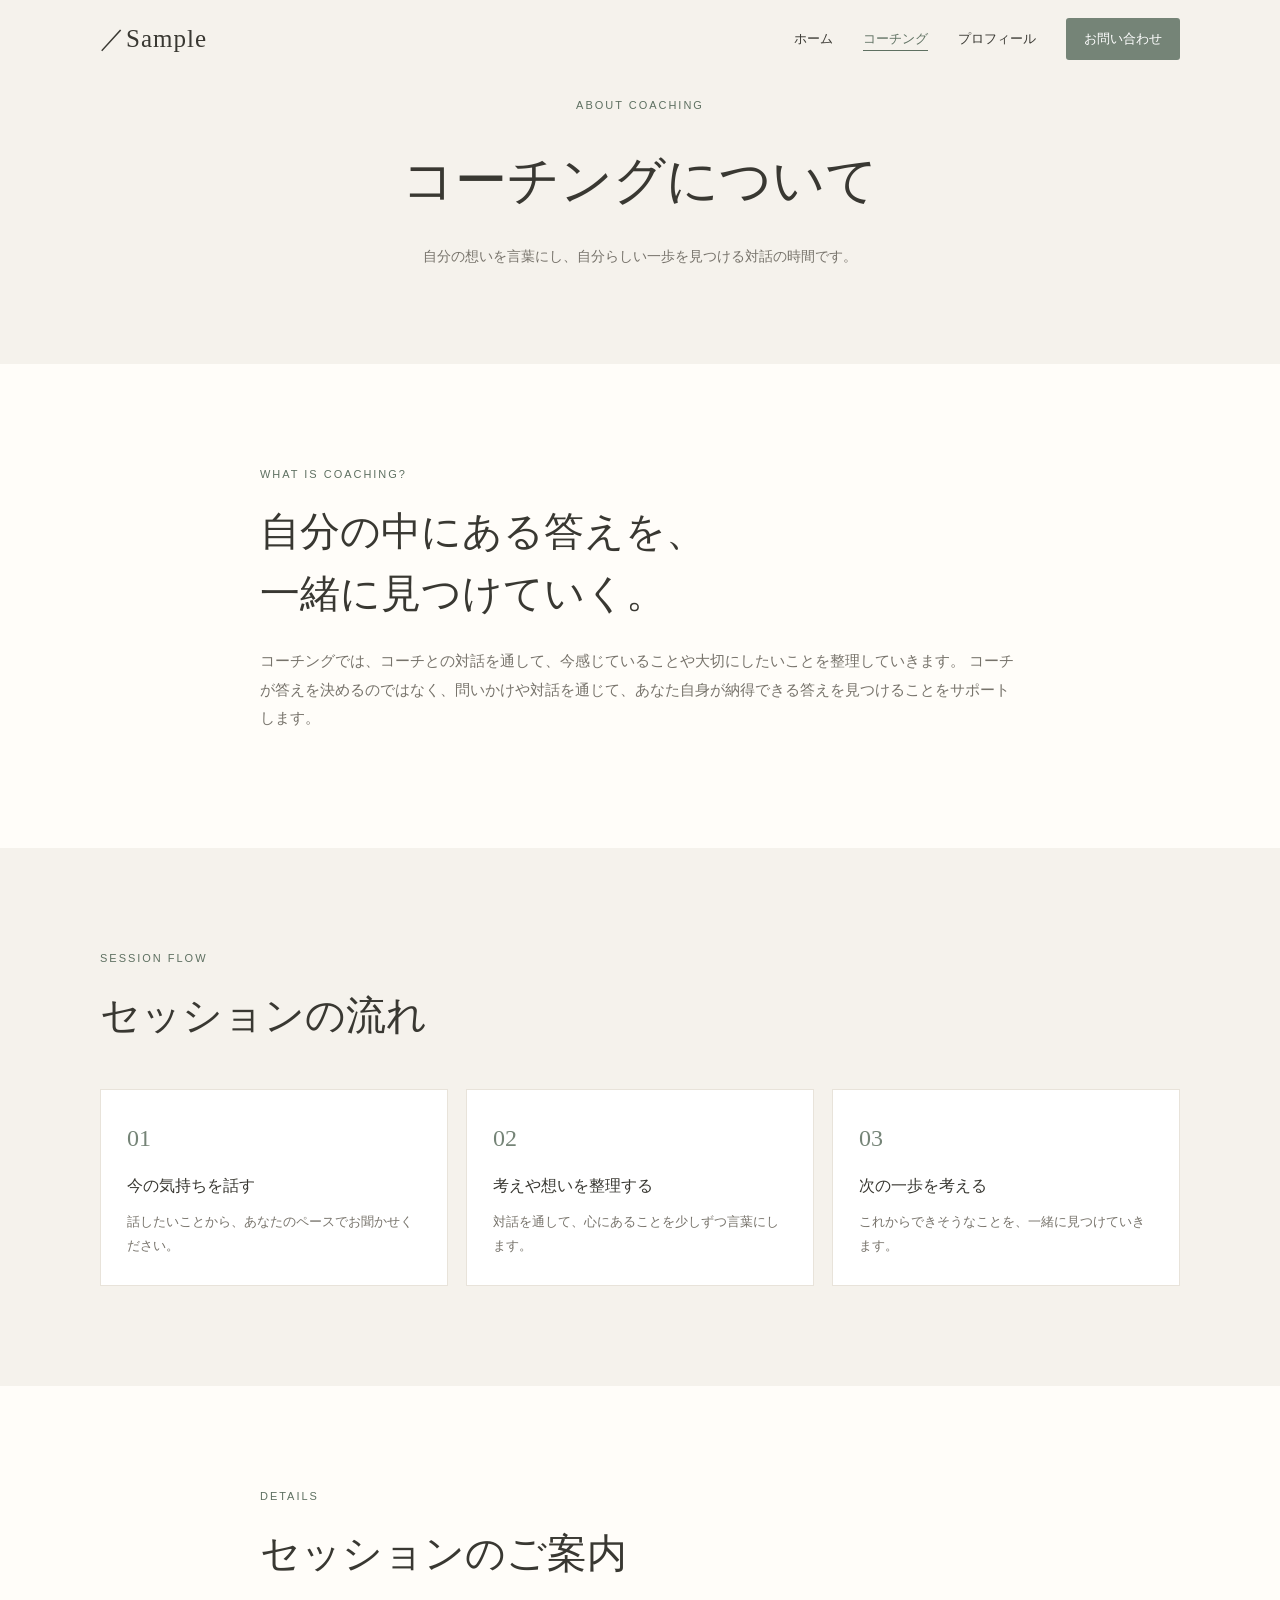
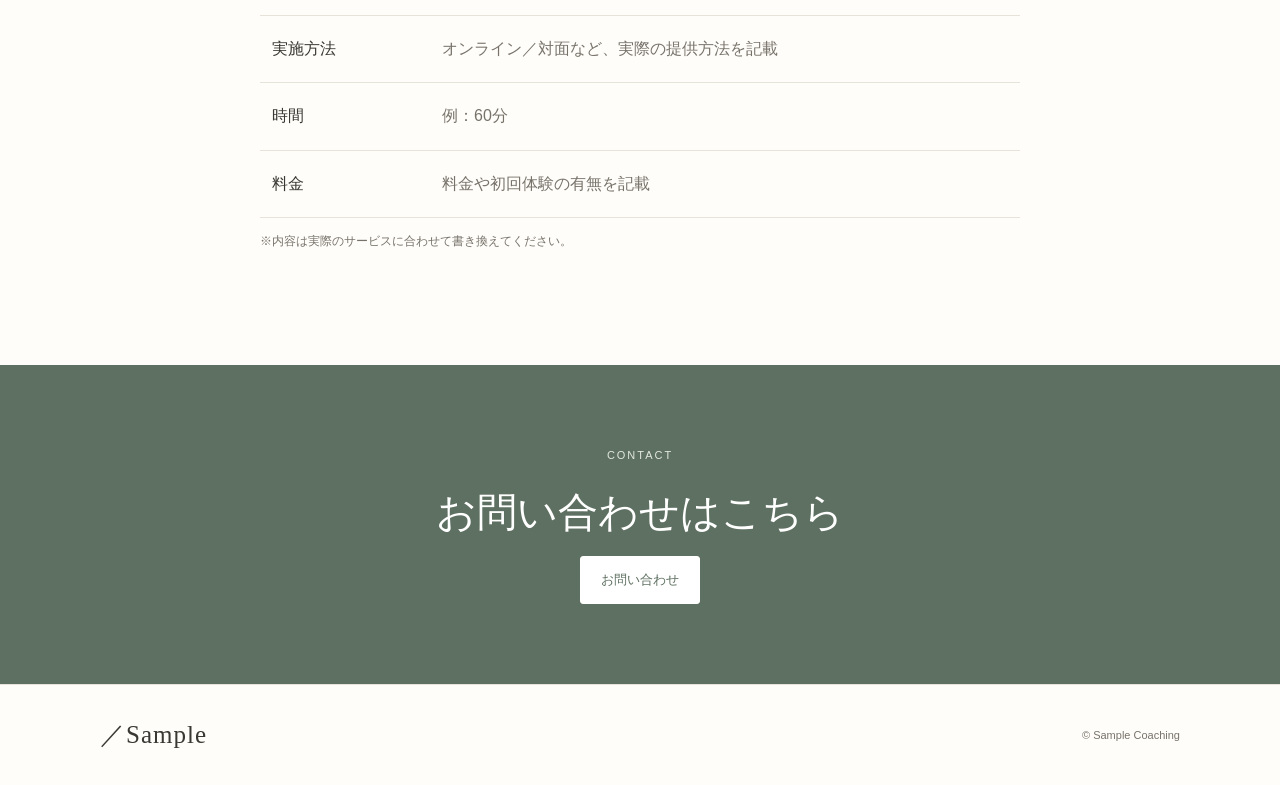
==== coaching.html @ e468f8c4 "Add files via upload" ====
<!DOCTYPE html>
<html lang="ja">

<head>
    <meta charset="UTF-8">
    <meta name="viewport" content="width=device-width, initial-scale=1.0">
    <meta name="description" content="コーチングの内容やセッションの流れをご紹介します。">
    <title>コーチングについて｜Sample</title>
    <link rel="stylesheet" href="style.css">
</head>

<body>

    <header class="site-header">
        <a class="site-logo" href="index.html" aria-label="Sample ホーム">／Sample</a>
        <nav class="site-nav" aria-label="メインナビゲーション">
            <a href="index.html">ホーム</a>
            <a class="is-current" href="coaching.html" aria-current="page">コーチング</a>
            <a href="profile.html">プロフィール</a>
            <a class="nav-contact" href="index.html#contact">お問い合わせ</a>
        </nav>
    </header>

    <main>
        <section class="page-hero">
            <p class="section__eyebrow">ABOUT COACHING</p>
            <h1>コーチングについて</h1>
            <p>自分の想いを言葉にし、自分らしい一歩を見つける対話の時間です。</p>
        </section>

        <section class="section">
            <div class="section__inner narrow">
                <p class="section__eyebrow">WHAT IS COACHING?</p>
                <h2 class="section__title">自分の中にある答えを、<br>一緒に見つけていく。</h2>
                <p class="section__body">
                    コーチングでは、コーチとの対話を通して、今感じていることや大切にしたいことを整理していきます。
                    コーチが答えを決めるのではなく、問いかけや対話を通じて、あなた自身が納得できる答えを見つけることをサポートします。
                </p>
            </div>
        </section>

        <section class="section section--soft">
            <div class="section__inner">
                <p class="section__eyebrow">SESSION FLOW</p>
                <h2 class="section__title">セッションの流れ</h2>
                <div class="flow-grid">
                    <article class="flow-item"><span>01</span>
                        <h3>今の気持ちを話す</h3>
                        <p>話したいことから、あなたのペースでお聞かせください。</p>
                    </article>
                    <article class="flow-item"><span>02</span>
                        <h3>考えや想いを整理する</h3>
                        <p>対話を通して、心にあることを少しずつ言葉にします。</p>
                    </article>
                    <article class="flow-item"><span>03</span>
                        <h3>次の一歩を考える</h3>
                        <p>これからできそうなことを、一緒に見つけていきます。</p>
                    </article>
                </div>
            </div>
        </section>

        <section class="section">
            <div class="section__inner narrow">
                <p class="section__eyebrow">DETAILS</p>
                <h2 class="section__title">セッションのご案内</h2>
                <div class="details-box">
                    <p><strong>実施方法</strong><span>オンライン／対面など、実際の提供方法を記載</span></p>
                    <p><strong>時間</strong><span>例：60分</span></p>
                    <p><strong>料金</strong><span>料金や初回体験の有無を記載</span></p>
                </div>
                <p class="note">※内容は実際のサービスに合わせて書き換えてください。</p>
            </div>
        </section>

        <section class="contact-section">
            <div class="contact-section__inner">
                <p class="section__eyebrow">CONTACT</p>
                <h2 class="section__title">お問い合わせはこちら</h2>
                <a class="button button--light" href="index.html#contact">お問い合わせ</a>
            </div>
        </section>
    </main>

    <footer class="site-footer">
        <a class="site-logo" href="index.html">／Sample</a>
        <p>© Sample Coaching</p>
    </footer>

</body>

</html>
---- style.css ----
@charset "UTF-8";

:root {
    --color-text: #393832;
    --color-muted: #77736b;
    --color-accent: #758477;
    --color-accent-dark: #5e7061;
    --color-background: #fffdf9;
    --color-soft: #f5f2ec;
    --color-line: #e8e3da;
    --content-width: 1080px;
}

* {
    box-sizing: border-box;
}

html {
    scroll-behavior: smooth;
}

body {
    margin: 0;
    color: var(--color-text);
    background: var(--color-background);
    font-family: "Noto Sans JP", "Hiragino Kaku Gothic ProN", "Yu Gothic", sans-serif;
    line-height: 1.9;
}

img {
    display: block;
    width: 100%;
    height: 100%;
    object-fit: cover;
}

a {
    color: inherit;
    text-decoration: none;
}

.site-header {
    position: relative;
    z-index: 10;
    display: flex;
    align-items: center;
    justify-content: space-between;
    width: 100%;
    min-height: 78px;
    padding: 12px max(5%, calc((100% - var(--content-width)) / 2));
    background: var(--color-background);
    border-bottom: 1px solid var(--color-line);
}

.site-logo {
    flex-shrink: 0;
    font-family: Georgia, serif;
    font-size: 25px;
    letter-spacing: 0.04em;
}

.site-nav {
    display: flex;
    align-items: center;
    gap: 30px;
    font-size: 13px;
}

.site-nav a {
    transition: color 0.2s ease;
}

.site-nav a:hover,
.site-nav a.is-current {
    color: var(--color-accent-dark);
}

.site-nav a.is-current {
    text-decoration: underline;
    text-underline-offset: 7px;
}

.site-nav .nav-contact {
    padding: 9px 18px;
    color: #fff;
    background: var(--color-accent);
    border-radius: 3px;
}

.site-nav .nav-contact:hover {
    color: #fff;
    background: var(--color-accent-dark);
}

.hero {
    display: grid;
    grid-template-columns: 1fr 1fr;
    align-items: center;
    max-width: var(--content-width);
    min-height: 610px;
    margin: 0 auto;
    padding: 64px 40px;
    gap: 54px;
}

.hero__text {
    padding: 20px 0;
}

.hero__eyebrow,
.section__eyebrow {
    margin: 0 0 16px;
    color: var(--color-accent-dark);
    font-size: 11px;
    letter-spacing: 0.18em;
}

.hero__title {
    margin: 0;
    font-family: "Yu Mincho", "Hiragino Mincho ProN", serif;
    font-size: clamp(42px, 5vw, 64px);
    font-weight: 400;
    line-height: 1.45;
    letter-spacing: 0.06em;
}

.hero__title span {
    color: var(--color-accent-dark);
}

.hero__description {
    margin: 24px 0 30px;
    color: var(--color-muted);
    font-size: 15px;
}

.hero__actions {
    display: flex;
    flex-wrap: wrap;
    gap: 12px;
}

.button {
    display: inline-flex;
    min-height: 48px;
    align-items: center;
    justify-content: center;
    padding: 11px 20px;
    border: 1px solid var(--color-accent);
    border-radius: 3px;
    font-size: 13px;
    transition: background 0.2s ease, color 0.2s ease;
}

.button--primary {
    color: #fff;
    background: var(--color-accent);
}

.button--primary:hover {
    background: var(--color-accent-dark);
}

.button--secondary {
    color: var(--color-accent-dark);
    background: transparent;
}

.button--secondary:hover {
    background: var(--color-soft);
}

.hero__image {
    height: 430px;
    overflow: hidden;
    background: var(--color-soft);
    border-radius: 3px;
}

.section {
    padding: 100px 24px;
}

.section--soft {
    background: var(--color-soft);
}

.section__inner {
    max-width: var(--content-width);
    margin: 0 auto;
}

.section__inner.narrow {
    max-width: 760px;
}

.section__title {
    margin: 0 0 22px;
    font-family: "Yu Mincho", "Hiragino Mincho ProN", serif;
    font-size: clamp(28px, 3.5vw, 40px);
    font-weight: 400;
    line-height: 1.55;
}

.section__lead {
    max-width: 680px;
    margin: 0 0 38px;
    color: var(--color-muted);
    font-size: 14px;
}

.section__body {
    color: var(--color-muted);
    font-size: 15px;
}

.simple-card {
    display: flex;
    min-height: 150px;
    align-items: center;
    padding: 22px;
    background: #fff;
    border: 1px solid var(--color-line);
}

.simple-card p {
    margin: 0;
    font-size: 14px;
}

.split-layout {
    display: grid;
    grid-template-columns: 1fr 1fr;
    align-items: start;
    gap: 60px;
}

.text-link {
    display: inline-flex;
    align-items: center;
    margin-top: 14px;
    color: var(--color-accent-dark);
    font-size: 14px;
    gap: 12px;
}

.text-link:hover {
    text-decoration: underline;
    text-underline-offset: 5px;
}

.profile-preview {
    display: grid;
    grid-template-columns: 0.8fr 1fr;
    align-items: center;
    gap: 64px;
}

.profile-preview__image {
    min-height: 360px;
    overflow: hidden;
    background: #e8e4dc;
}

.profile-preview__image img {
    min-height: 360px;
}

.flow-grid {
    display: grid;
    grid-template-columns: repeat(3, 1fr);
    margin-top: 42px;
    gap: 18px;
}

.flow-item {
    padding: 26px;
    background: #fff;
    border: 1px solid var(--color-line);
}

.flow-item>span {
    color: var(--color-accent);
    font-family: Georgia, serif;
    font-size: 24px;
}

.flow-item h3 {
    margin: 10px 0 8px;
    font-size: 16px;
    font-weight: 500;
}

.flow-item p {
    margin: 0;
    color: var(--color-muted);
    font-size: 13px;
}

.contact-section {
    padding: 80px 24px;
    color: #fff;
    text-align: center;
    background: var(--color-accent-dark);
}

.contact-section__inner {
    max-width: 760px;
    margin: 0 auto;
}

.contact-section .section__eyebrow {
    color: #e2e8df;
}

.contact-section .section__title {
    margin-bottom: 12px;
}

.contact-section p:not(.section__eyebrow) {
    margin-bottom: 25px;
    font-size: 14px;
}

.button--light {
    color: var(--color-accent-dark);
    background: #fff;
    border-color: #fff;
}

.button--light:hover {
    color: #fff;
    background: transparent;
}

.site-footer {
    display: flex;
    align-items: center;
    justify-content: space-between;
    padding: 26px max(5%, calc((100% - var(--content-width)) / 2));
    border-top: 1px solid var(--color-line);
}

.site-footer p {
    margin: 0;
    color: var(--color-muted);
    font-size: 11px;
}

.page-hero {
    padding: 95px 24px;
    text-align: center;
    background: var(--color-soft);
}

.page-hero h1 {
    margin: 0 0 12px;
    font-family: "Yu Mincho", "Hiragino Mincho ProN", serif;
    font-size: clamp(34px, 5vw, 52px);
    font-weight: 400;
}

.page-hero>p:last-child {
    margin: 0;
    color: var(--color-muted);
    font-size: 14px;
}

.details-box {
    margin-top: 30px;
    border-top: 1px solid var(--color-line);
}

.details-box p {
    display: grid;
    grid-template-columns: 150px 1fr;
    margin: 0;
    padding: 18px 12px;
    border-bottom: 1px solid var(--color-line);
    gap: 20px;
}

.details-box strong {
    font-weight: 500;
}

.details-box span,
.note {
    color: var(--color-muted);
}

.note {
    font-size: 12px;
}

.profile-detail {
    display: grid;
    grid-template-columns: 0.8fr 1fr;
    align-items: start;
    gap: 64px;
}

@media (max-width: 760px) {
    .site-header {
        min-height: auto;
        align-items: flex-start;
        padding: 18px 20px;
        gap: 18px;
    }

    .site-logo {
        font-size: 21px;
    }

    .site-nav {
        justify-content: flex-end;
        flex-wrap: wrap;
        gap: 10px 16px;
        font-size: 12px;
    }

    .site-nav .nav-contact {
        padding: 5px 10px;
    }

    .hero {
        grid-template-columns: 1fr;
        min-height: auto;
        padding: 55px 24px 40px;
        gap: 32px;
    }

    .hero__title {
        font-size: clamp(42px, 11vw, 58px);
    }

    .hero__image {
        height: 340px;
        order: -1;
    }

    .section {
        padding: 72px 22px;
    }

    .split-layout,
    .profile-preview,
    .profile-detail {
        grid-template-columns: 1fr;
        gap: 28px;
    }

    .profile-preview__image,
    .profile-preview__image img {
        min-height: 280px;
    }

    .flow-grid {
        grid-template-columns: 1fr;
    }

    .site-footer {
        padding: 22px;
    }
}

@media (max-width: 480px) {
    .site-header {
        display: block;
    }

    .site-nav {
        justify-content: flex-start;
        margin-top: 12px;
    }

    .hero__actions {
        align-items: stretch;
        flex-direction: column;
    }

    .hero__actions .button {
        width: 100%;
    }

    .details-box p {
        grid-template-columns: 1fr;
        gap: 4px;
    }

    .page-hero {
        padding: 70px 22px;
    }
}

.site-header {
    position: absolute;
    top: 0;
    left: 0;
    background: transparent;
    border-bottom: 0;
}

.hero--photo {
    position: relative;
    display: flex;
    align-items: center;
    width: 100%;
    max-width: none;
    min-height: 100vh;
    padding: 130px max(8%, calc((100% - var(--content-width)) / 2)) 80px;
    background:
        linear-gradient(90deg, rgba(255, 253, 249, 0.5), rgba(255, 253, 249, 0.08) 65%),
        url("images/hero-sunset.png") center / cover no-repeat;
}

.hero--photo .hero__text {
    max-width: 600px;
}

.hero--photo .hero__eyebrow {
    color: #64717b;
    font-family: Georgia, serif;
    font-size: 22px;
    font-style: italic;
    letter-spacing: 0.04em;
}

.hero--photo .hero__title {
    margin-top: 28px;
    color: #393832;
    font-size: clamp(48px, 7vw, 88px);
    line-height: 1.5;
}

.hero--photo .hero__title span {
    color: inherit;
}

.hero--photo .hero__description {
    color: #4f4d48;
    font-size: 17px;
}

.button--hero {
    min-width: 320px;
    min-height: 64px;
    justify-content: space-between;
    padding: 14px 28px;
    color: #fff;
    background: rgba(255, 255, 255, 0.12);
    border: 1px solid #fff;
    border-radius: 999px;
    font-size: 16px;
    background: rgba(70, 75, 68, 0.35);

}

.button--hero:hover {
    color: #393832;
    background: #fff;
}

@media (max-width: 760px) {
    .site-header {
        position: absolute;
        padding: 18px 20px;
    }

    .hero--photo {
        min-height: 88vh;
        padding: 130px 24px 60px;
        background-position: 62% center;
    }

    .hero--photo .hero__title {
        font-size: clamp(44px, 12vw, 64px);
    }

    .hero--photo .hero__description {
        font-size: 14px;
    }

    .button--hero {
        width: 100%;
        min-width: 0;
        font-size: 14px;
    }
}

.coaching-preview {
    display: grid;
    grid-template-columns: 1.1fr 0.9fr;
    align-items: center;
    gap: 56px;
}

.coaching-preview__image img {
    display: block;
    width: 100%;
    height: auto;
    border-radius: 12px;
}

.coaching-preview__text .section__body {
    margin-bottom: 24px;
}

@media (max-width: 700px) {
    .coaching-preview {
        grid-template-columns: 1fr;
        gap: 28px;
    }
}

.coaching-preview {
    display: grid;
    grid-template-columns: 1.1fr 0.9fr;
    align-items: center;
    gap: 56px;
}

.coaching-preview__image img {
    display: block;
    width: 100%;
    height: auto;
    border-radius: 12px;
}

.coaching-preview__text .section__body {
    margin-bottom: 24px;
}

@media (max-width: 700px) {
    .coaching-preview {
        grid-template-columns: 1fr;
        gap: 28px;
    }
}

.card-grid {
    display: grid;
    grid-template-columns: repeat(6, minmax(0, 1fr));
    gap: 16px;
}

.card-grid>.simple-card {
    grid-column: span 2;
    min-width: 0;
    margin: 0;
    padding: 0;
    background: transparent;
    border: 0;
}

.card-grid>.simple-card:nth-child(4) {
    grid-column: 2 / span 2;
}

.card-grid>.simple-card:nth-child(5) {
    grid-column: 4 / span 2;
}

.card-grid>.simple-card img {
    display: block;
    width: 100%;
    height: auto;
    object-fit: contain;
}

@media (max-width: 760px) {
    .card-grid {
        grid-template-columns: repeat(2, minmax(0, 1fr));
    }

    .card-grid>.simple-card,
    .card-grid>.simple-card:nth-child(4),
    .card-grid>.simple-card:nth-child(5) {
        grid-column: auto;
    }

    .card-grid>.simple-card:last-child {
        grid-column: 1 / -1;
        width: calc(50% - 8px);
        justify-self: center;
    }
}

@media (max-width: 480px) {
    .card-grid {
        column-gap: 12px;
        row-gap: 16px;
    }
}
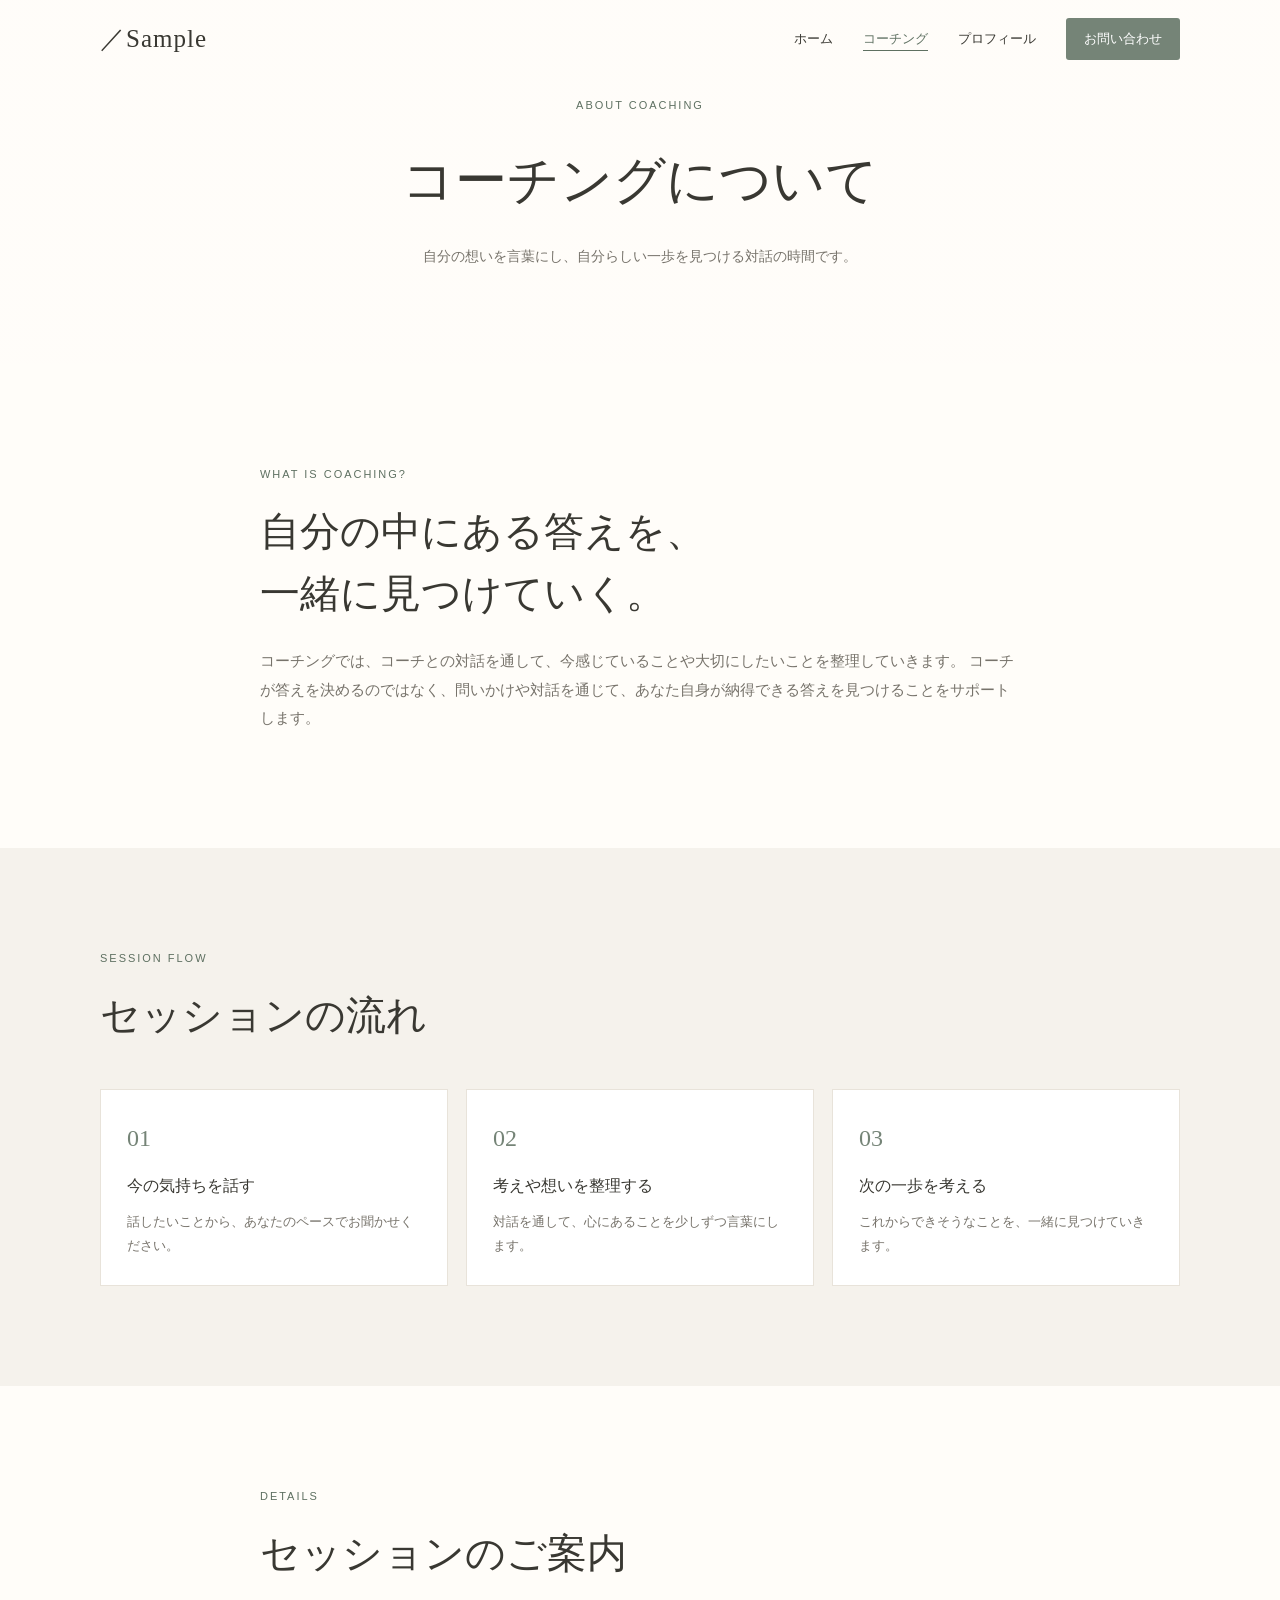
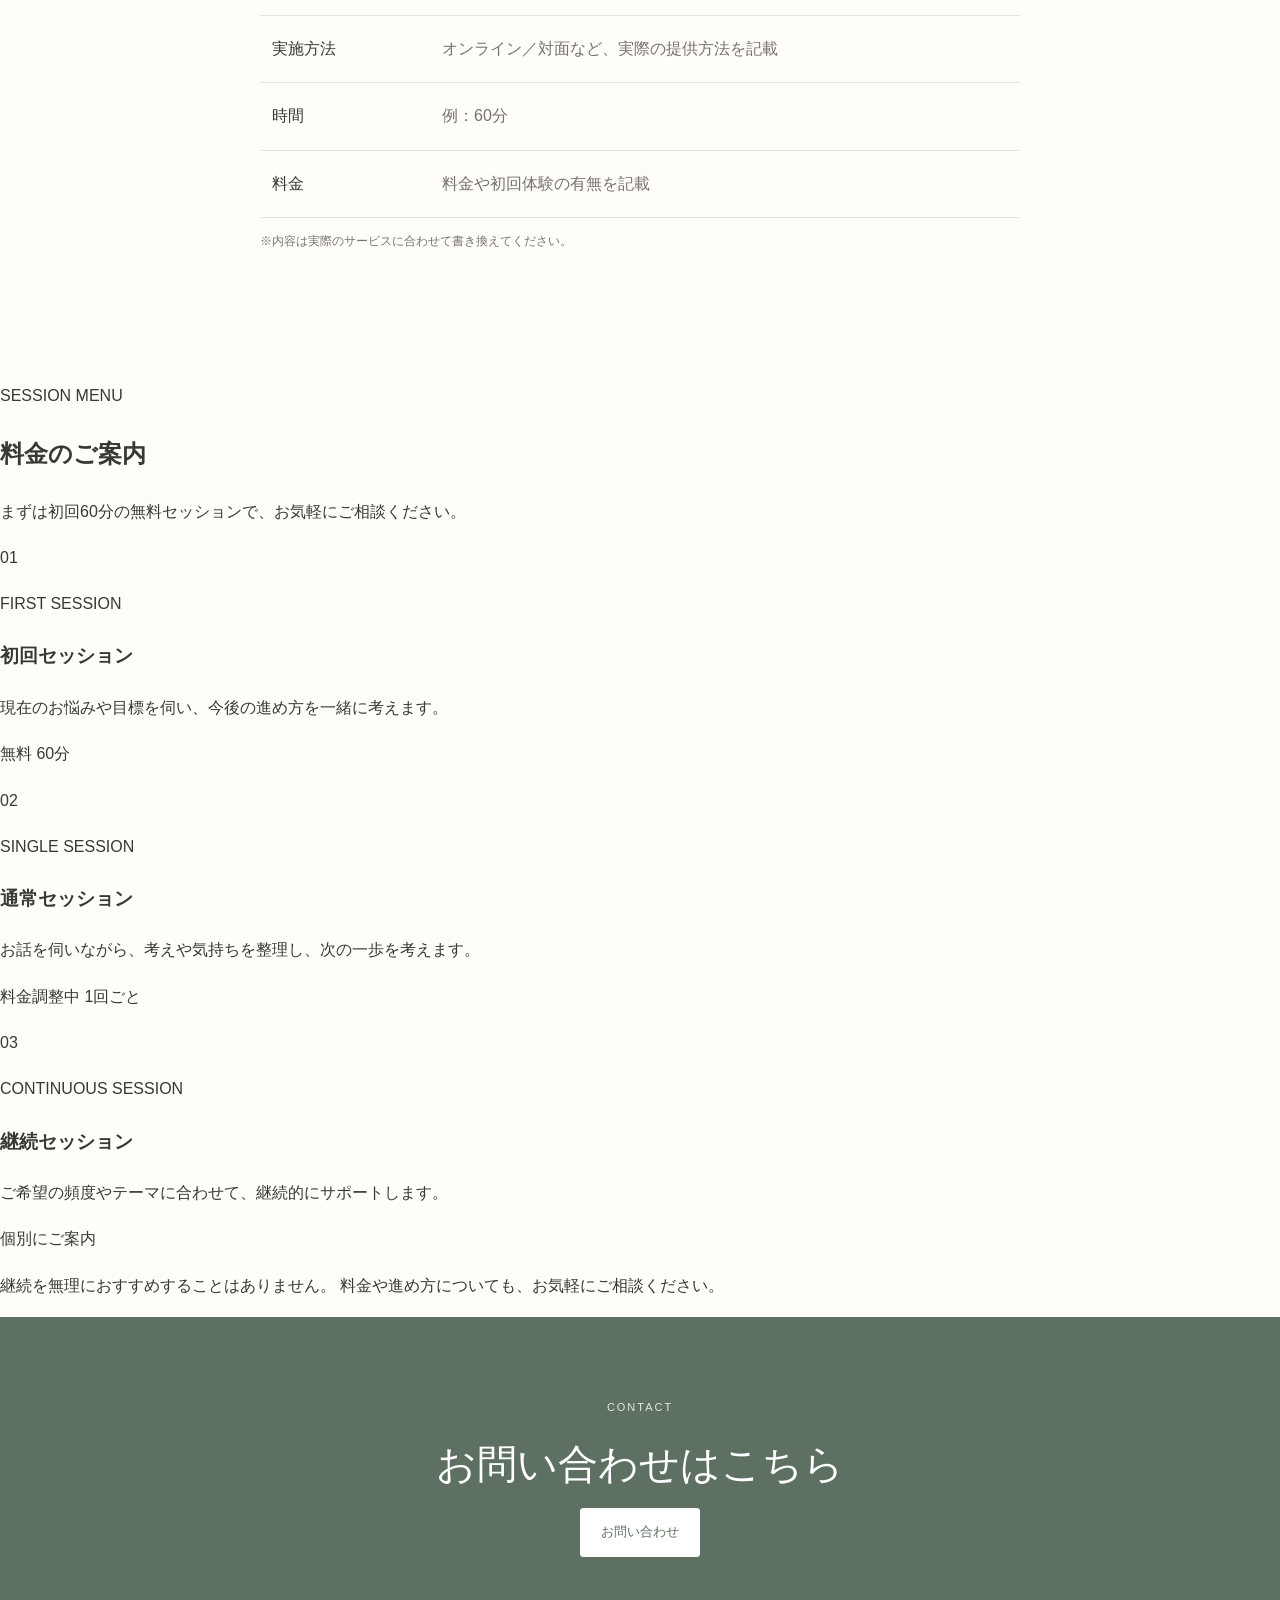
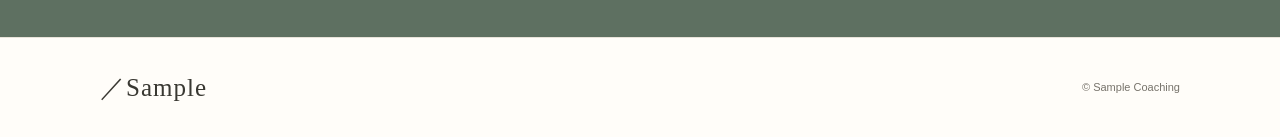
==== commit 9f9395ba: "Add files via upload" ====
--- a/coaching.html
+++ b/coaching.html
@@ -17,12 +17,12 @@
             <a href="index.html">ホーム</a>
             <a class="is-current" href="coaching.html" aria-current="page">コーチング</a>
             <a href="profile.html">プロフィール</a>
-            <a class="nav-contact" href="index.html#contact">お問い合わせ</a>
+            <a class="nav-contact" href="contact.html">お問い合わせ</a>
         </nav>
     </header>
 
     <main>
-        <section class="page-hero">
+        <section class="page-hero page-hero--coaching">
             <p class="section__eyebrow">ABOUT COACHING</p>
             <h1>コーチングについて</h1>
             <p>自分の想いを言葉にし、自分らしい一歩を見つける対話の時間です。</p>
@@ -73,11 +73,70 @@
             </div>
         </section>
 
+        <section class="pricing" id="pricing">
+            <div class="pricing__inner">
+                <p class="pricing__label">SESSION MENU</p>
+                <h2 class="pricing__title">料金のご案内</h2>
+                <p class="pricing__lead">
+                    まずは初回60分の無料セッションで、お気軽にご相談ください。
+                </p>
+
+                <div class="pricing__grid">
+                    <article class="pricing-card pricing-card--featured">
+                        <p class="pricing-card__number">01</p>
+                        <p class="pricing-card__tag">FIRST SESSION</p>
+                        <h3 class="pricing-card__title">初回セッション</h3>
+                        <p class="pricing-card__description">
+                            現在のお悩みや目標を伺い、今後の進め方を一緒に考えます。
+                        </p>
+                        <p class="pricing-card__price">
+                            <span class="pricing-card__amount">無料</span>
+                            <span class="pricing-card__unit">60分</span>
+                        </p>
+                    </article>
+
+                    <article class="pricing-card">
+                        <p class="pricing-card__number">02</p>
+                        <p class="pricing-card__tag">SINGLE SESSION</p>
+                        <h3 class="pricing-card__title">通常セッション</h3>
+                        <p class="pricing-card__description">
+                            お話を伺いながら、考えや気持ちを整理し、次の一歩を考えます。
+                        </p>
+                        <p class="pricing-card__price">
+                            <span class="pricing-card__amount pricing-card__amount--pending">
+                                料金調整中
+                            </span>
+                            <span class="pricing-card__unit">1回ごと</span>
+                        </p>
+                    </article>
+
+                    <article class="pricing-card">
+                        <p class="pricing-card__number">03</p>
+                        <p class="pricing-card__tag">CONTINUOUS SESSION</p>
+                        <h3 class="pricing-card__title">継続セッション</h3>
+                        <p class="pricing-card__description">
+                            ご希望の頻度やテーマに合わせて、継続的にサポートします。
+                        </p>
+                        <p class="pricing-card__price">
+                            <span class="pricing-card__amount pricing-card__amount--pending">
+                                個別にご案内
+                            </span>
+                        </p>
+                    </article>
+                </div>
+
+                <p class="pricing__note">
+                    継続を無理におすすめすることはありません。
+                    料金や進め方についても、お気軽にご相談ください。
+                </p>
+            </div>
+        </section>
+
         <section class="contact-section">
             <div class="contact-section__inner">
                 <p class="section__eyebrow">CONTACT</p>
                 <h2 class="section__title">お問い合わせはこちら</h2>
-                <a class="button button--light" href="index.html#contact">お問い合わせ</a>
+                <a class="button button--light" href="contact.html">お問い合わせ</a>
             </div>
         </section>
     </main>
--- a/style.css
+++ b/style.css
@@ -691,4 +691,64 @@
         column-gap: 12px;
         row-gap: 16px;
     }
+}
+
+.page-hero.page-hero--profile {
+    background-image:
+        linear-gradient(rgba(255, 253, 249, 0.35), rgba(255, 253, 249, 0.35)),
+        url("./images/profile-bg.png");
+    background-position: center;
+    background-size: cover;
+    background-repeat: no-repeat;
+}
+
+.values-layout {
+    display: grid;
+    grid-template-columns: 1fr 1fr;
+    align-items: center;
+    gap: 60px;
+}
+
+.values-layout__image {
+    height: 380px;
+    overflow: hidden;
+    border-radius: 3px;
+}
+
+.values-layout__image img {
+    width: 100%;
+    height: 100%;
+    object-fit: cover;
+}
+
+@media (max-width: 760px) {
+    .values-layout {
+        grid-template-columns: 1fr;
+        gap: 28px;
+    }
+
+    .values-layout__image {
+        height: 280px;
+    }
+}
+
+.page-hero--coaching {
+    background:
+        linear-gradient(rgba(255, 253, 249, 0.68), rgba(255, 253, 249, 0.68)),
+        url("./images/coaching-bg.png") center / cover no-repeat;
+}
+
+@media (max-width: 760px) {
+    .card-grid {
+        grid-template-columns: 1fr;
+    }
+
+    .card-grid>.simple-card,
+    .card-grid>.simple-card:nth-child(4),
+    .card-grid>.simple-card:nth-child(5),
+    .card-grid>.simple-card:last-child {
+        grid-column: auto;
+        width: 100%;
+        justify-self: stretch;
+    }
 }
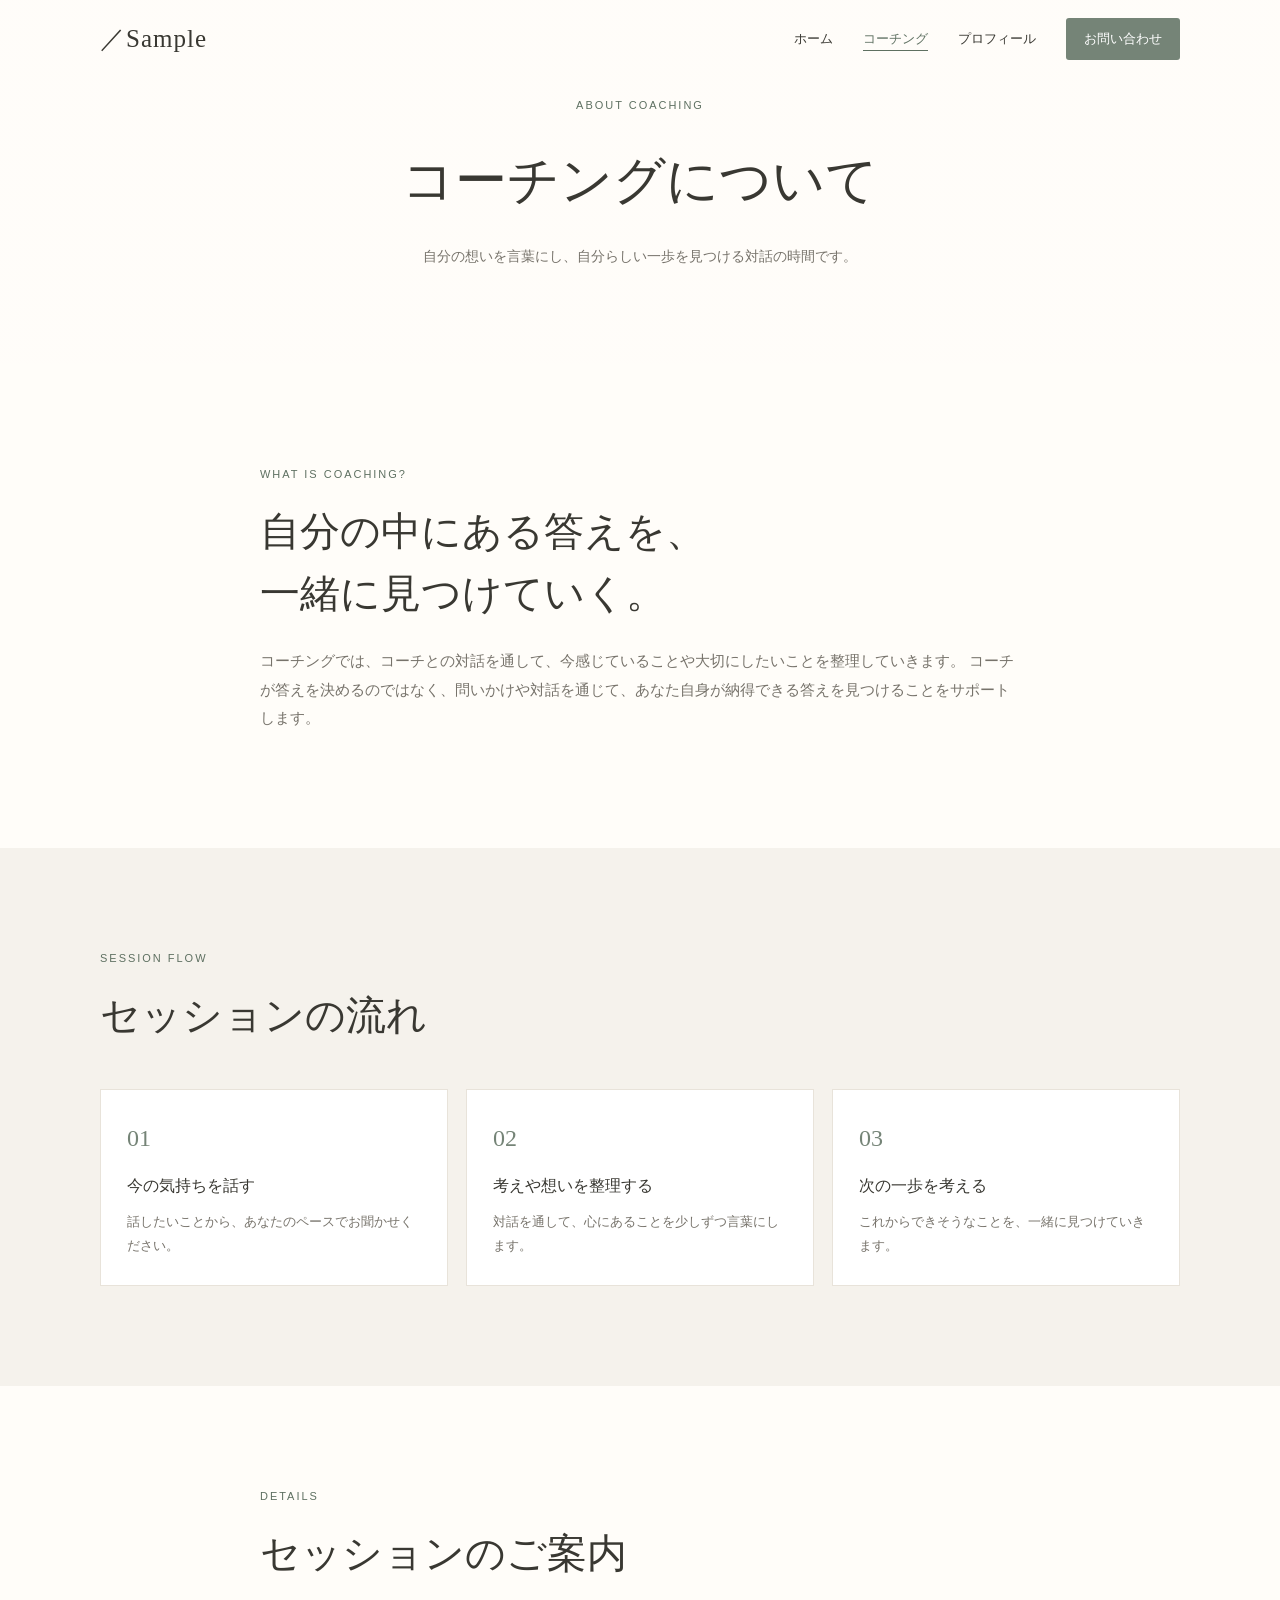
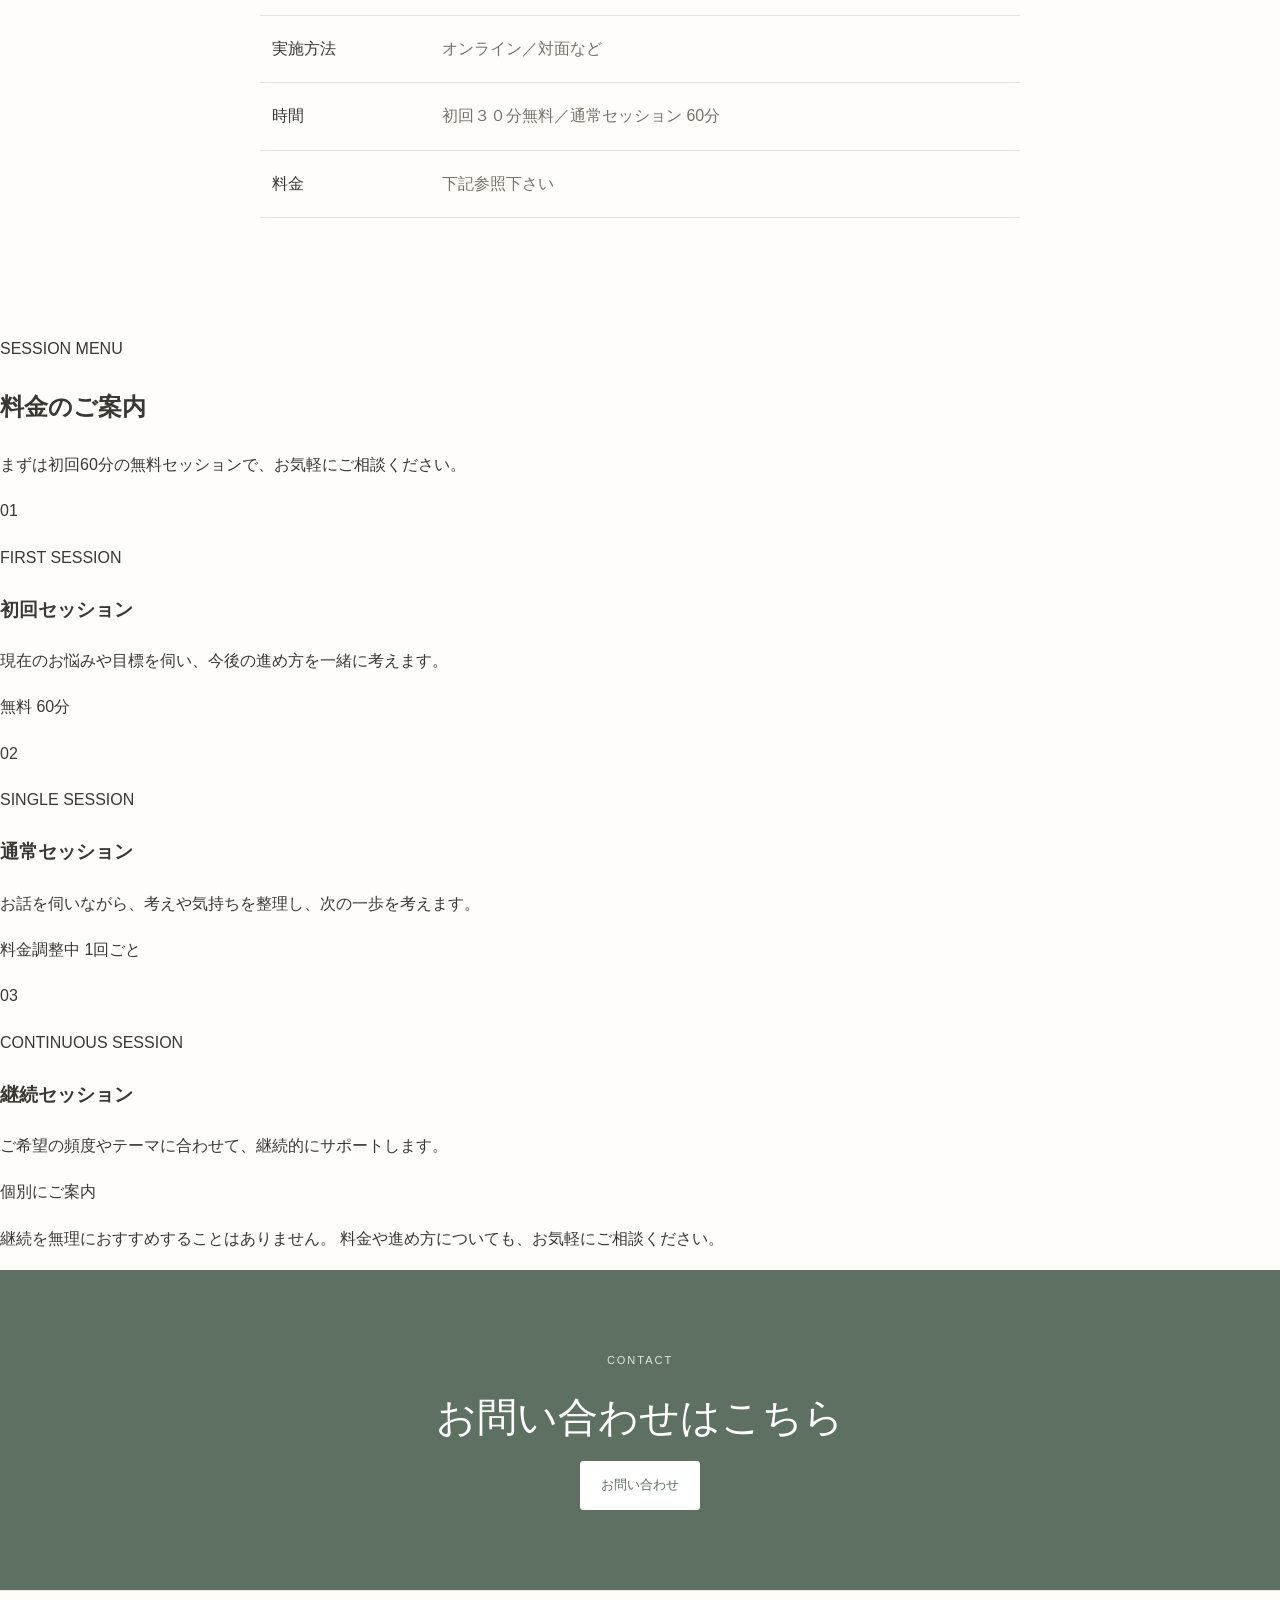
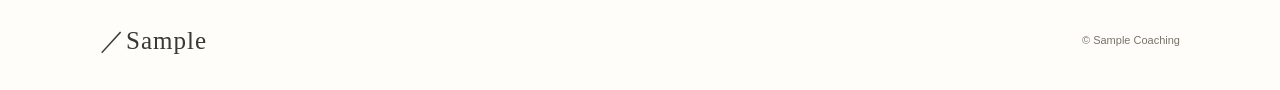
==== commit db5f8c69: "Add files via upload" ====
--- a/coaching.html
+++ b/coaching.html
@@ -65,11 +65,10 @@
                 <p class="section__eyebrow">DETAILS</p>
                 <h2 class="section__title">セッションのご案内</h2>
                 <div class="details-box">
-                    <p><strong>実施方法</strong><span>オンライン／対面など、実際の提供方法を記載</span></p>
-                    <p><strong>時間</strong><span>例：60分</span></p>
-                    <p><strong>料金</strong><span>料金や初回体験の有無を記載</span></p>
+                    <p><strong>実施方法</strong><span>オンライン／対面など</span></p>
+                    <p><strong>時間</strong><span>初回３０分無料／通常セッション 60分</span></p>
+                    <p><strong>料金</strong><span>下記参照下さい</span></p>
                 </div>
-                <p class="note">※内容は実際のサービスに合わせて書き換えてください。</p>
             </div>
         </section>
 
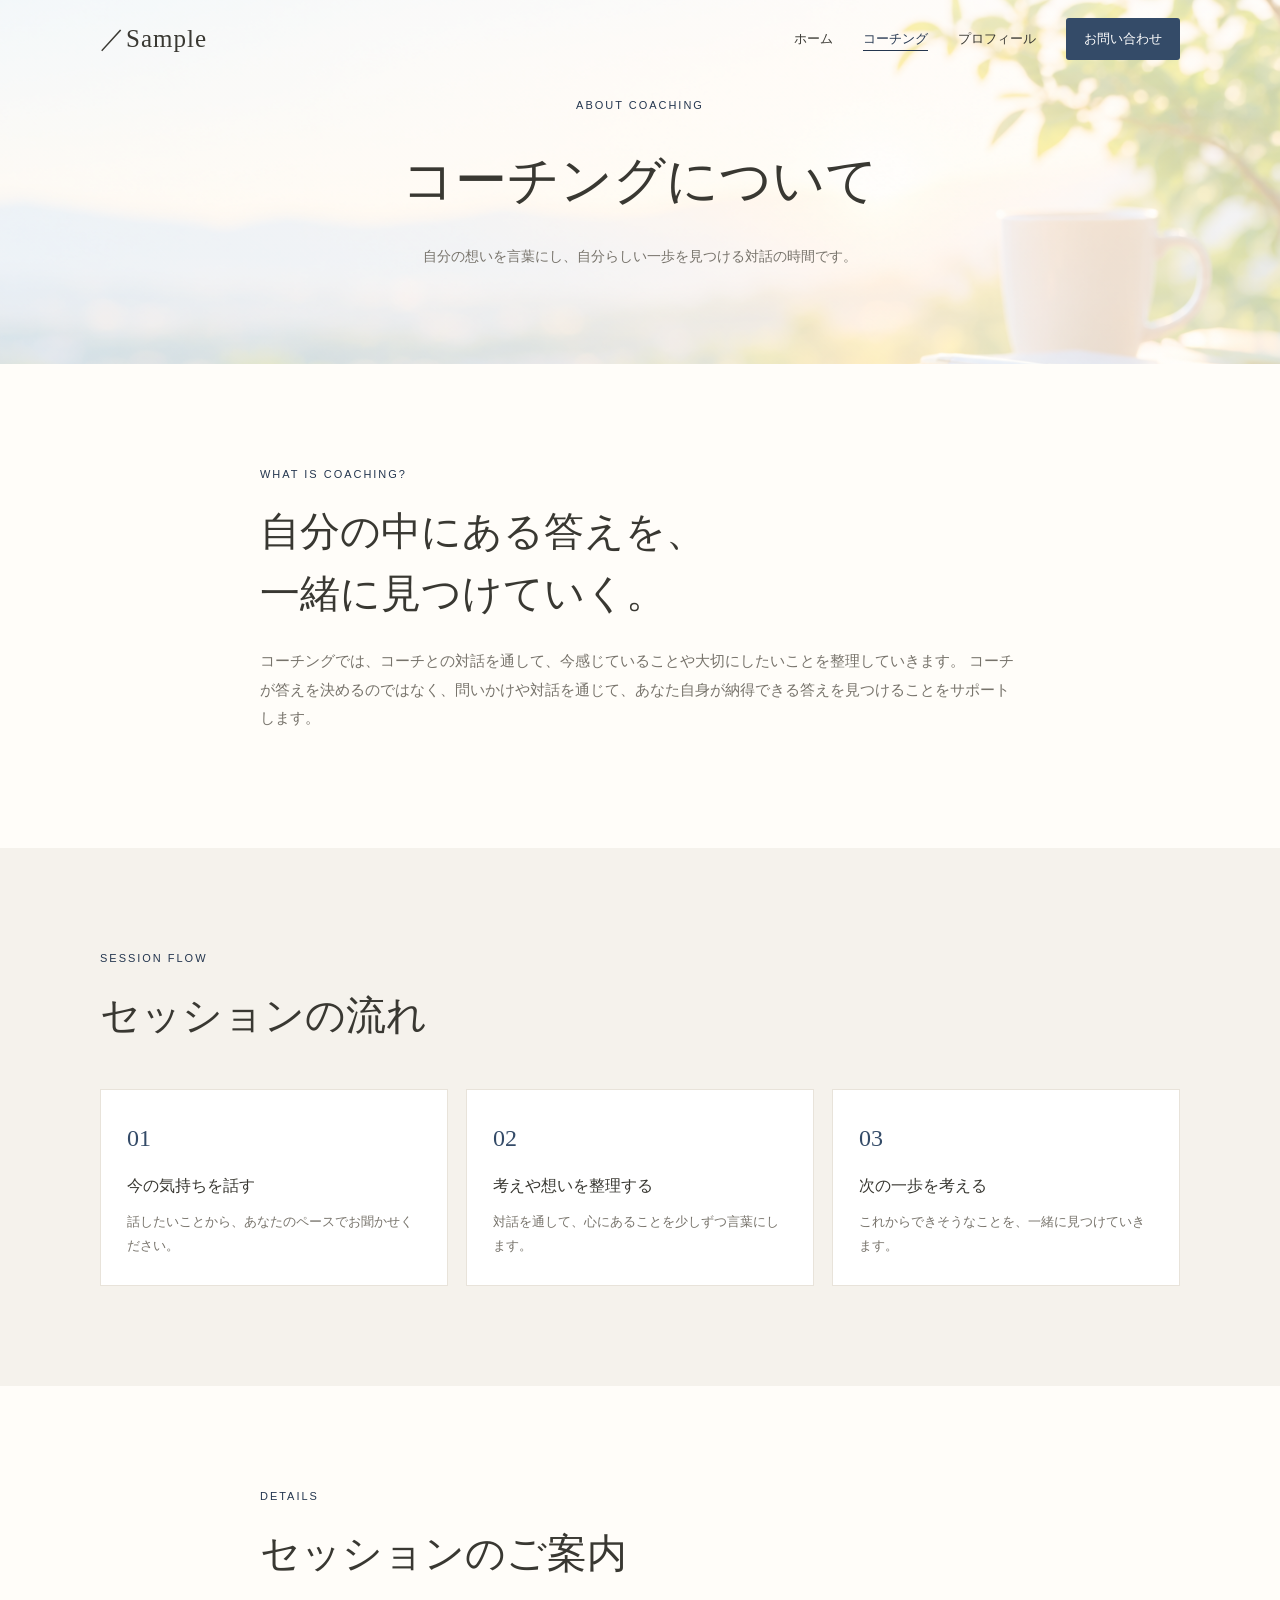
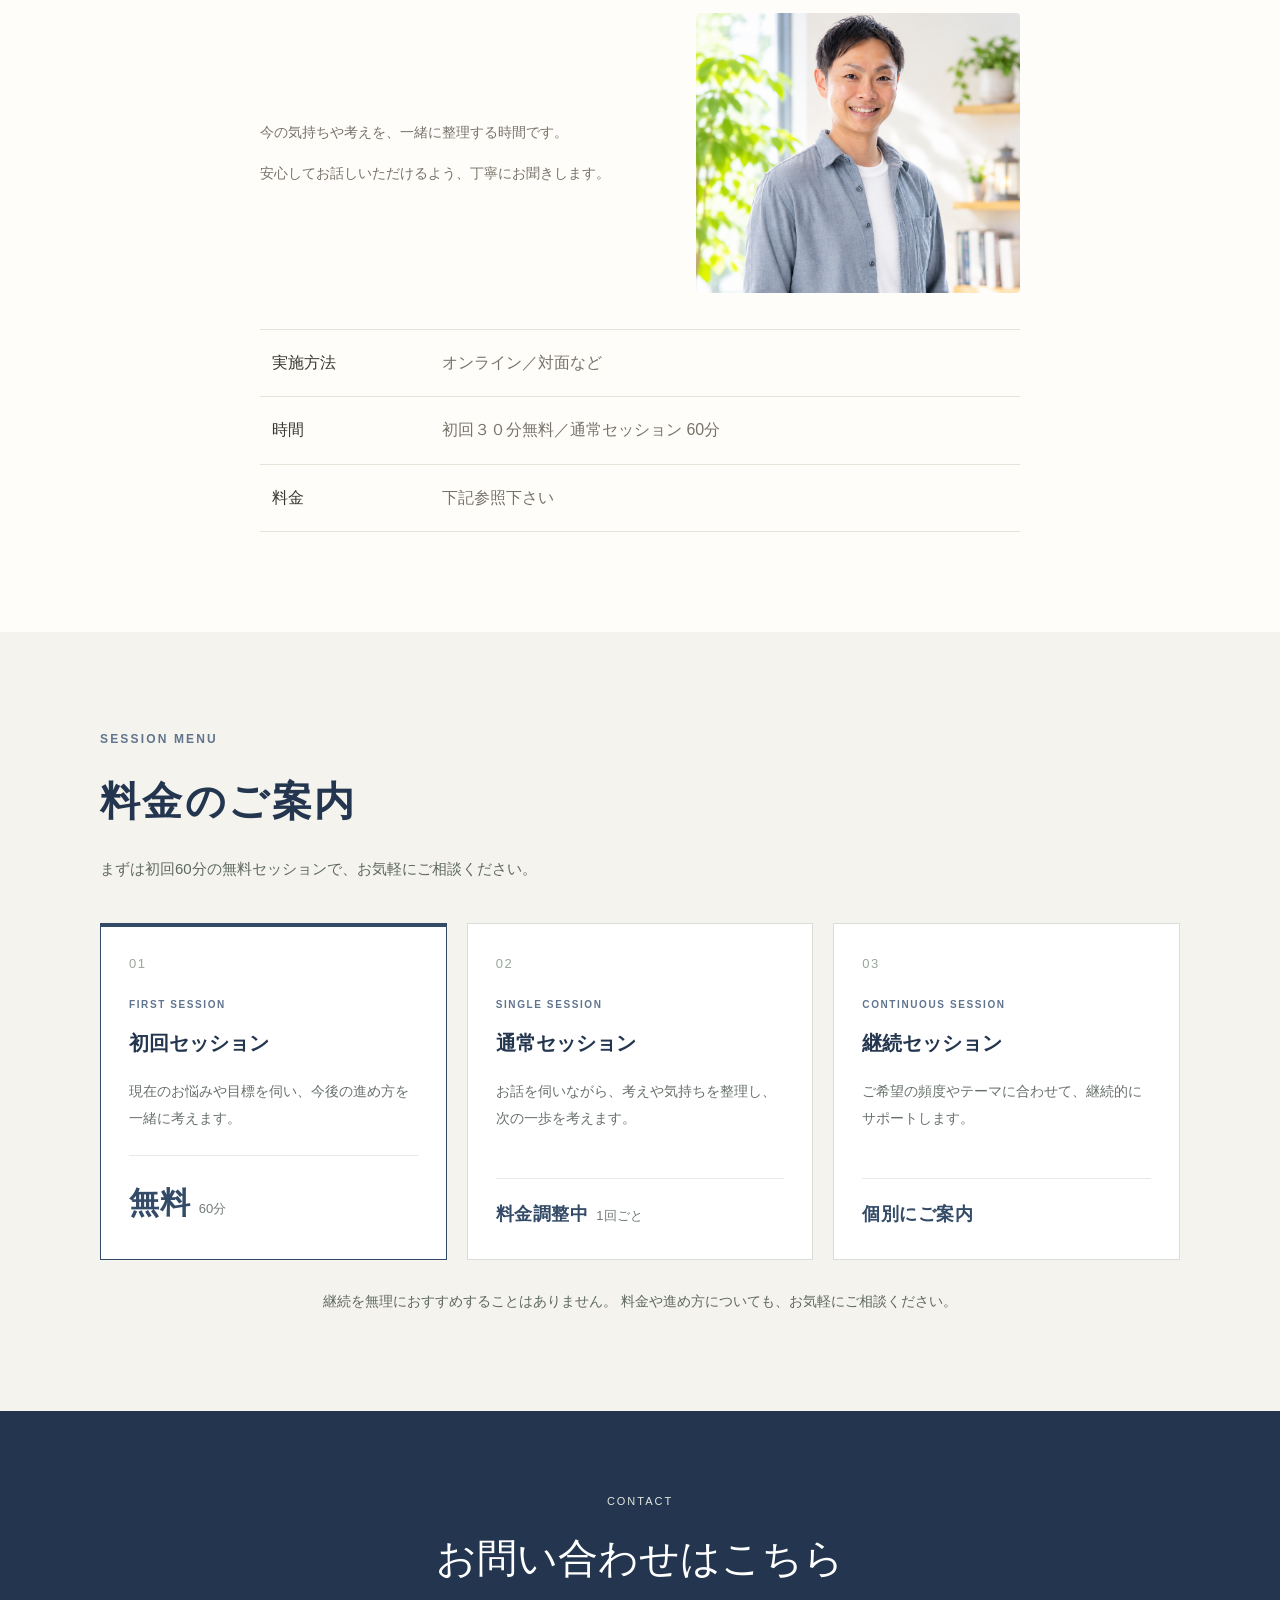
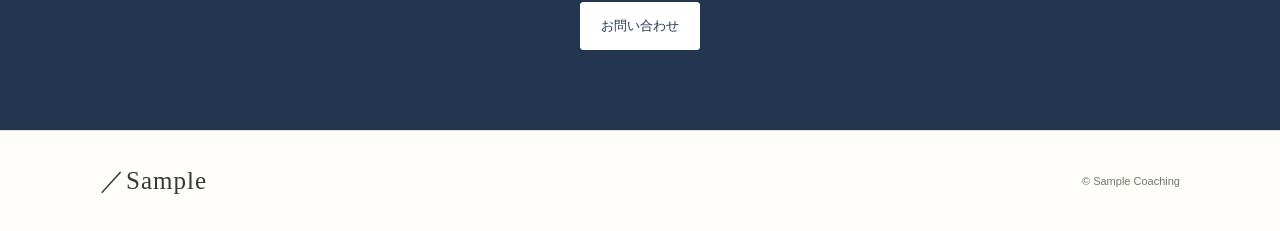
==== commit dafbd5a1: "Add files via upload" ====
--- a/coaching.html
+++ b/coaching.html
@@ -64,6 +64,15 @@
             <div class="section__inner narrow">
                 <p class="section__eyebrow">DETAILS</p>
                 <h2 class="section__title">セッションのご案内</h2>
+
+                <div class="session-intro">
+                    <div class="session-intro__text">
+                        <p>今の気持ちや考えを、一緒に整理する時間です。</p>
+                        <p>安心してお話しいただけるよう、丁寧にお聞きします。</p>
+                    </div>
+                    <img class="session-intro__image" src="./images/session-navi.png" alt="コーチのプロフィール写真">
+                </div>
+
                 <div class="details-box">
                     <p><strong>実施方法</strong><span>オンライン／対面など</span></p>
                     <p><strong>時間</strong><span>初回３０分無料／通常セッション 60分</span></p>
--- a/style.css
+++ b/style.css
@@ -3,8 +3,8 @@
 :root {
     --color-text: #393832;
     --color-muted: #77736b;
-    --color-accent: #758477;
-    --color-accent-dark: #5e7061;
+    --color-accent: #344b68;
+    --color-accent-dark: #24364f;
     --color-background: #fffdf9;
     --color-soft: #f5f2ec;
     --color-line: #e8e3da;
@@ -503,15 +503,31 @@
 
 .hero--photo {
     position: relative;
-    display: flex;
+    display: grid;
+    grid-template-columns: 1fr 1fr;
     align-items: center;
     width: 100%;
     max-width: none;
     min-height: 100vh;
     padding: 130px max(8%, calc((100% - var(--content-width)) / 2)) 80px;
-    background:
-        linear-gradient(90deg, rgba(255, 253, 249, 0.5), rgba(255, 253, 249, 0.08) 65%),
-        url("images/hero-sunset.png") center / cover no-repeat;
+    gap: 40px;
+    background: var(--color-background);
+}
+
+.hero--photo .hero__image {
+    height: min(72vh, 680px);
+    overflow: hidden;
+    background: none;
+    border-radius: 0;
+    -webkit-mask-image: linear-gradient(to right, transparent 0%, #000 30%);
+    mask-image: linear-gradient(to right, transparent 0%, #000 30%);
+}
+
+.hero--photo .hero__image img {
+    width: 100%;
+    height: 100%;
+    object-fit: cover;
+    object-position: center 35%;
 }
 
 .hero--photo .hero__text {
@@ -542,50 +558,60 @@
     font-size: 17px;
 }
 
+
+@media (max-width: 760px) {
+    .site-header {
+        position: absolute;
+        padding: 18px 20px;
+    }
+
+    .hero--photo {
+        grid-template-columns: 1fr;
+        min-height: auto;
+        padding: 130px 24px 60px;
+        gap: 28px;
+    }
+
+    .hero--photo .hero__image {
+        height: 340px;
+        order: -1;
+        mask-image: linear-gradient(to bottom, transparent 0%, #000 22%);
+    }
+}
+
+
 .button--hero {
     min-width: 320px;
     min-height: 64px;
     justify-content: space-between;
     padding: 14px 28px;
     color: #fff;
-    background: rgba(255, 255, 255, 0.12);
-    border: 1px solid #fff;
-    border-radius: 999px;
-    font-size: 16px;
-    background: rgba(70, 75, 68, 0.35);
-
+    background: var(--color-accent-dark);
+    border: 1px solid var(--color-accent-dark);
+    border-radius: 3px;
+    font-size: 15px;
+    letter-spacing: 0.04em;
+    transition: background 0.2s ease, transform 0.2s ease;
 }
 
 .button--hero:hover {
-    color: #393832;
-    background: #fff;
-}
-
-@media (max-width: 760px) {
-    .site-header {
-        position: absolute;
-        padding: 18px 20px;
-    }
-
-    .hero--photo {
-        min-height: 88vh;
-        padding: 130px 24px 60px;
-        background-position: 62% center;
-    }
-
-    .hero--photo .hero__title {
-        font-size: clamp(44px, 12vw, 64px);
-    }
-
-    .hero--photo .hero__description {
-        font-size: 14px;
-    }
-
-    .button--hero {
-        width: 100%;
-        min-width: 0;
-        font-size: 14px;
-    }
+    color: #fff;
+    background: var(--color-accent);
+    transform: translateY(-2px);
+}
+
+.hero--photo .hero__title {
+    font-size: clamp(44px, 12vw, 64px);
+}
+
+.hero--photo .hero__description {
+    font-size: 14px;
+}
+
+.button--hero {
+    width: 100%;
+    min-width: 0;
+    font-size: 14px;
 }
 
 .coaching-preview {
@@ -751,4 +777,239 @@
         width: 100%;
         justify-self: stretch;
     }
+}
+
+/* Pricing */
+.pricing {
+    padding: 96px 24px;
+    background: #f5f3ed;
+    color: #24364f;
+}
+
+.pricing__inner {
+    width: min(100%, 1080px);
+    margin: 0 auto;
+}
+
+.pricing__label {
+    margin: 0 0 12px;
+    color: #61748d;
+    font-size: 12px;
+    font-weight: 700;
+    letter-spacing: 0.18em;
+}
+
+.pricing__title {
+    margin: 0;
+    color: #24364f;
+    font-size: clamp(28px, 4vw, 40px);
+    font-weight: 600;
+    letter-spacing: 0.06em;
+}
+
+.pricing__lead {
+    margin: 16px 0 40px;
+    color: #5e6862;
+    font-size: 15px;
+    line-height: 1.9;
+}
+
+.pricing__grid {
+    display: grid;
+    grid-template-columns: repeat(3, minmax(0, 1fr));
+    gap: 20px;
+}
+
+.pricing-card {
+    position: relative;
+    display: flex;
+    min-height: 330px;
+    flex-direction: column;
+    padding: 28px;
+    border: 1px solid #d9ded8;
+    background: #fff;
+    transition: transform 0.25s ease, box-shadow 0.25s ease;
+}
+
+.pricing-card:hover {
+    transform: translateY(-4px);
+    box-shadow: 0 14px 32px rgb(38 51 45 / 9%);
+}
+
+.pricing-card--featured {
+    border-color: #344b68;
+    box-shadow: inset 0 3px 0 #344b68;
+}
+
+.pricing-card__number {
+    margin: 0 0 18px;
+    color: #9aa59d;
+    font-size: 13px;
+    letter-spacing: 0.12em;
+}
+
+.pricing-card__tag {
+    margin: 0 0 10px;
+    color: #61748d;
+    font-size: 10px;
+    font-weight: 700;
+    letter-spacing: 0.16em;
+}
+
+.pricing-card__title {
+    margin: 0;
+    color: #24364f;
+    font-size: 20px;
+    font-weight: 600;
+}
+
+.pricing-card__description {
+    margin: 16px 0 24px;
+    color: #68716b;
+    font-size: 14px;
+    line-height: 1.9;
+}
+
+.pricing-card__price {
+    display: flex;
+    align-items: baseline;
+    gap: 8px;
+    margin: auto 0 0;
+    padding-top: 18px;
+    border-top: 1px solid #e6e9e5;
+}
+
+.pricing-card__amount {
+    color: #344b68;
+    font-size: 30px;
+    font-weight: 600;
+    letter-spacing: 0.03em;
+}
+
+.pricing-card__amount--pending {
+    font-size: 18px;
+}
+
+.pricing-card__unit {
+    color: #737c76;
+    font-size: 13px;
+}
+
+.pricing__note {
+    margin: 28px 0 0;
+    color: #5e6862;
+    font-size: 14px;
+    line-height: 1.9;
+    text-align: center;
+}
+
+@media (max-width: 760px) {
+    .pricing {
+        padding: 72px 20px;
+    }
+
+    .pricing__lead {
+        margin-bottom: 28px;
+    }
+
+    .pricing__grid {
+        grid-template-columns: 1fr;
+        gap: 14px;
+    }
+
+    .pricing-card {
+        min-height: auto;
+        padding: 24px;
+    }
+
+    .pricing-card__description {
+        margin-bottom: 20px;
+    }
+
+    .pricing__note {
+        text-align: left;
+    }
+}
+
+.privacy-policy__content {
+    max-height: 65vh;
+    overflow-y: auto;
+    padding: 28px;
+    border: 1px solid var(--color-line);
+    background: #fff;
+    overscroll-behavior: contain;
+}
+
+@media (max-width: 760px) {
+    .privacy-policy__content {
+        max-height: 60vh;
+        padding: 20px;
+    }
+}
+
+@media (max-width: 600px) {
+    .site-header {
+        position: relative;
+        display: flex;
+        flex-direction: column;
+        align-items: flex-start;
+        gap: 10px;
+        padding: 14px 16px;
+        background: var(--color-background);
+    }
+
+    .site-nav {
+        display: flex;
+        flex-wrap: wrap;
+        justify-content: flex-start;
+        gap: 8px 14px;
+        width: 100%;
+        margin-top: 0;
+        font-size: 12px;
+    }
+
+    .site-nav .nav-contact {
+        padding: 5px 10px;
+    }
+
+    .page-hero {
+        padding: 48px 20px;
+    }
+
+    .hero--photo {
+        min-height: 88vh;
+        padding: 48px 24px 60px;
+    }
+}
+
+.session-intro {
+    display: grid;
+    grid-template-columns: 1fr 0.8fr;
+    align-items: center;
+    gap: 32px;
+    margin: 28px 0 36px;
+}
+
+.session-intro__text p {
+    color: var(--color-muted);
+    font-size: 14px;
+}
+
+.session-intro__image {
+    width: 100%;
+    height: 280px;
+    object-fit: cover;
+    object-position: center 25%;
+    border-radius: 4px;
+}
+
+@media (max-width: 760px) {
+    .session-intro {
+        grid-template-columns: 1fr;
+        gap: 16px;
+    }
+
+    .session-intro__image {
+        height: 300px;
+    }
 }
